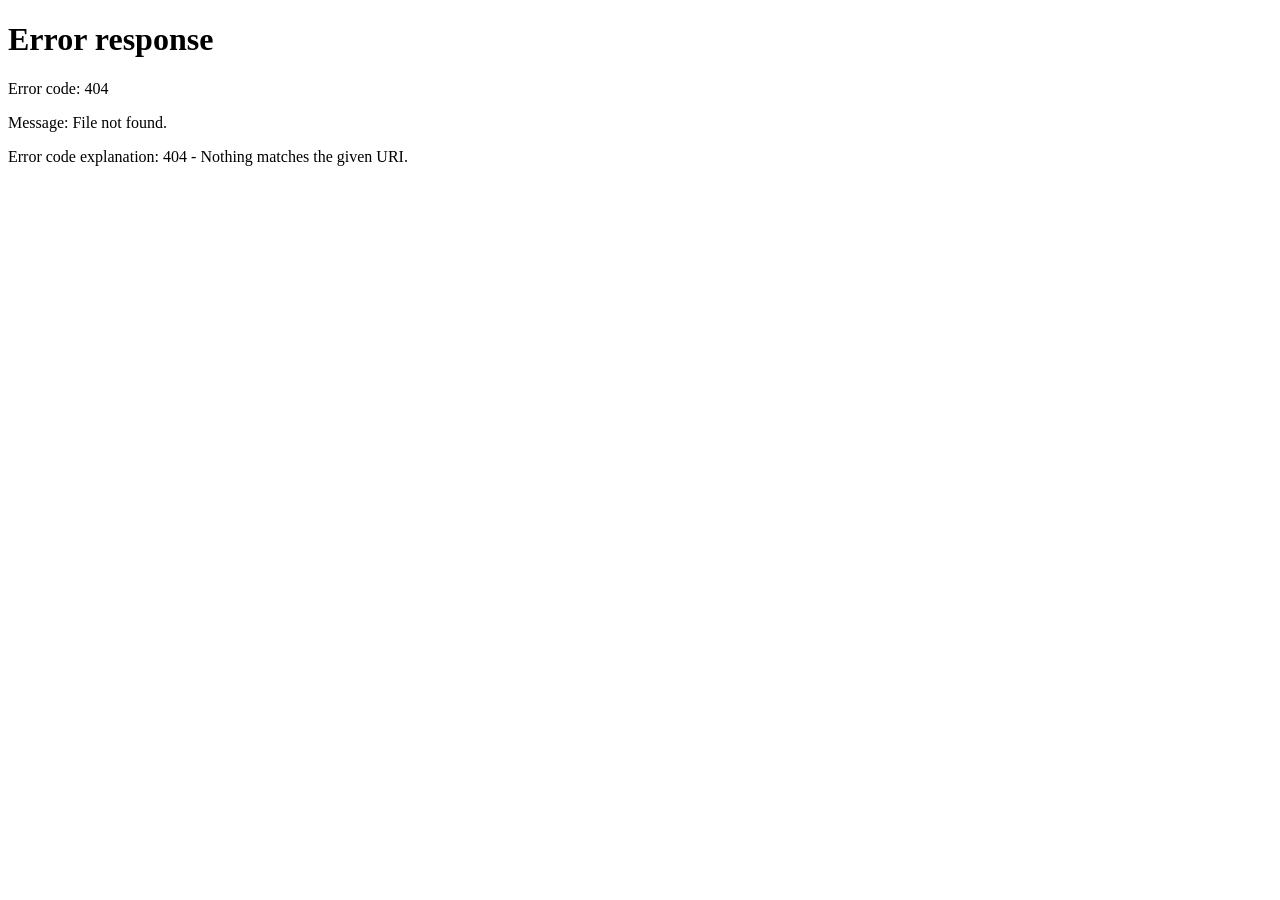
==== index.html @ 0ee88587 "Add root index.html to redirect to portfolio" ====
<!DOCTYPE html>
<html lang="en">
<head>
    <meta charset="UTF-8">
    <meta name="viewport" content="width=device-width, initial-scale=1.0">
    <title>Redirecting to Portfolio...</title>
    <script>
        // Redirect to portfolio
        window.location.href = '/copilot-adventure-game/portfolio/';
    </script>
</head>
<body>
    <p>Redirecting to your portfolio...</p>
</body>
</html>
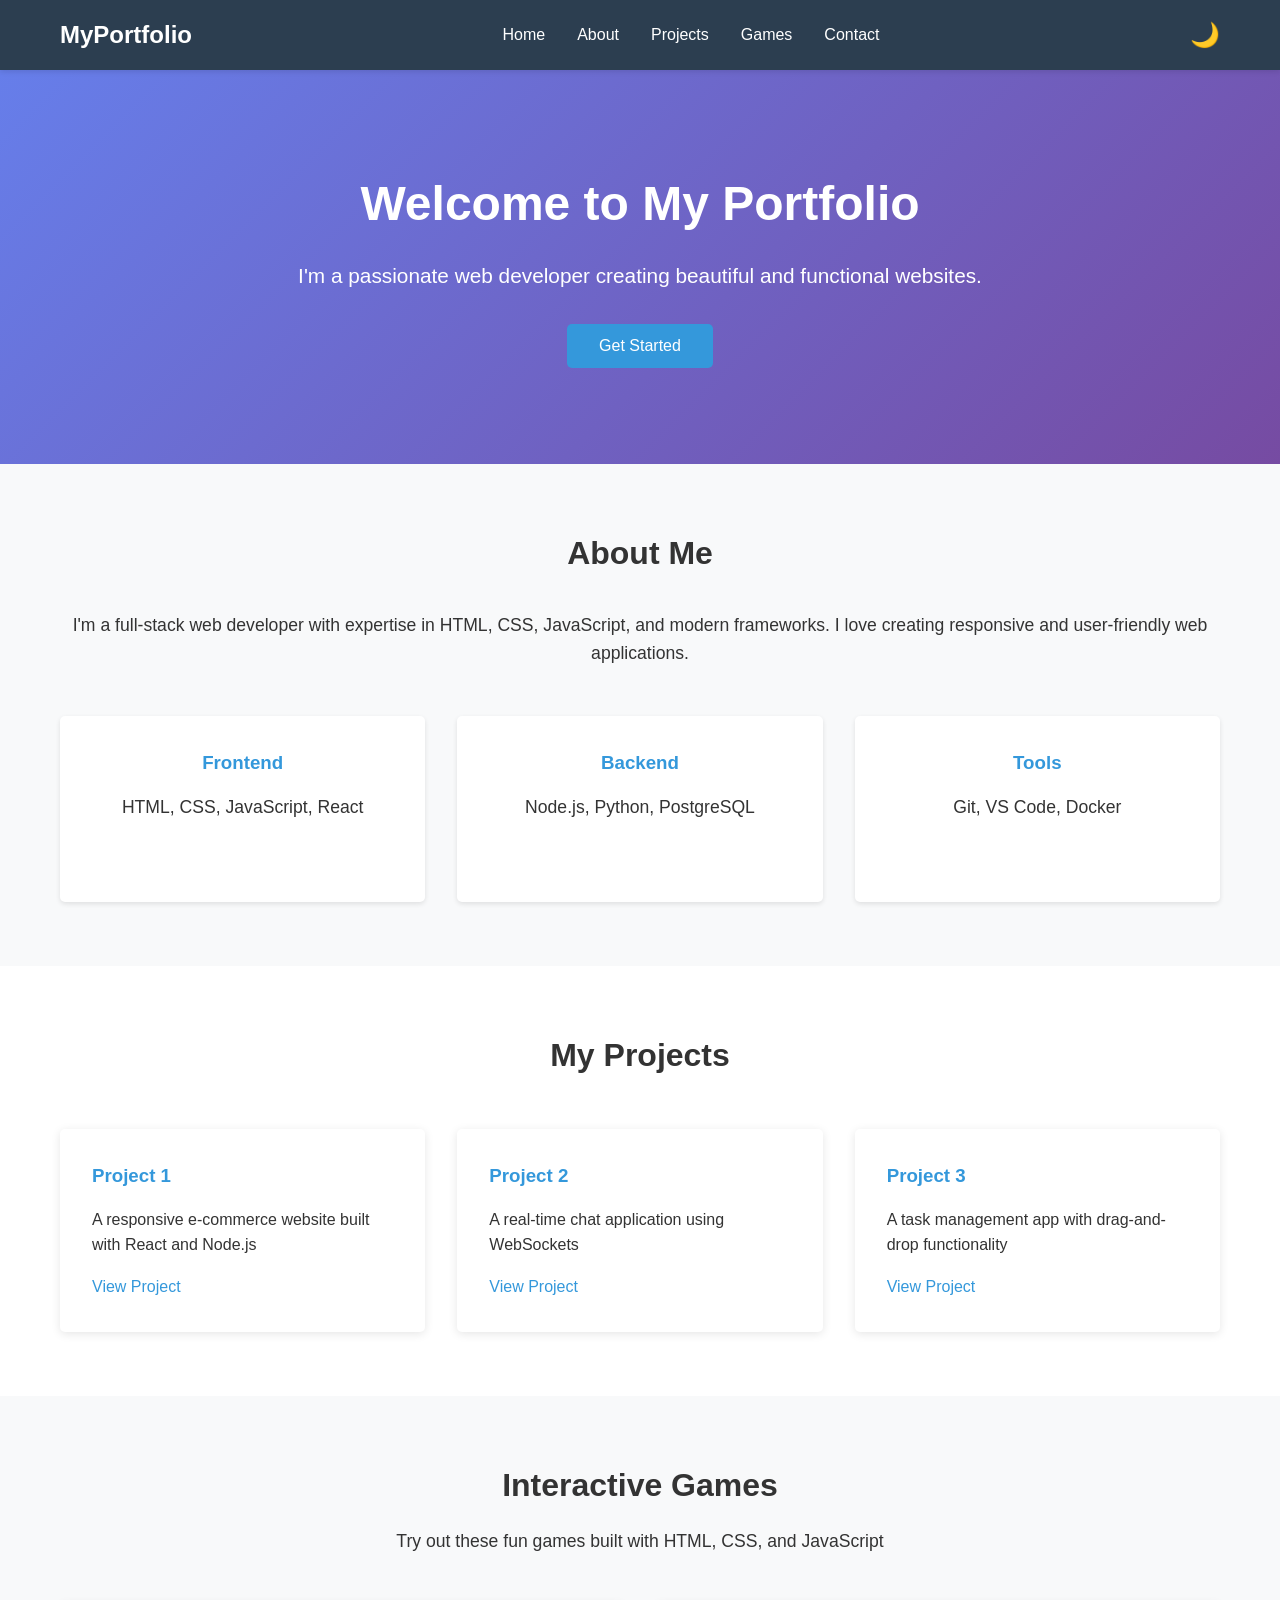
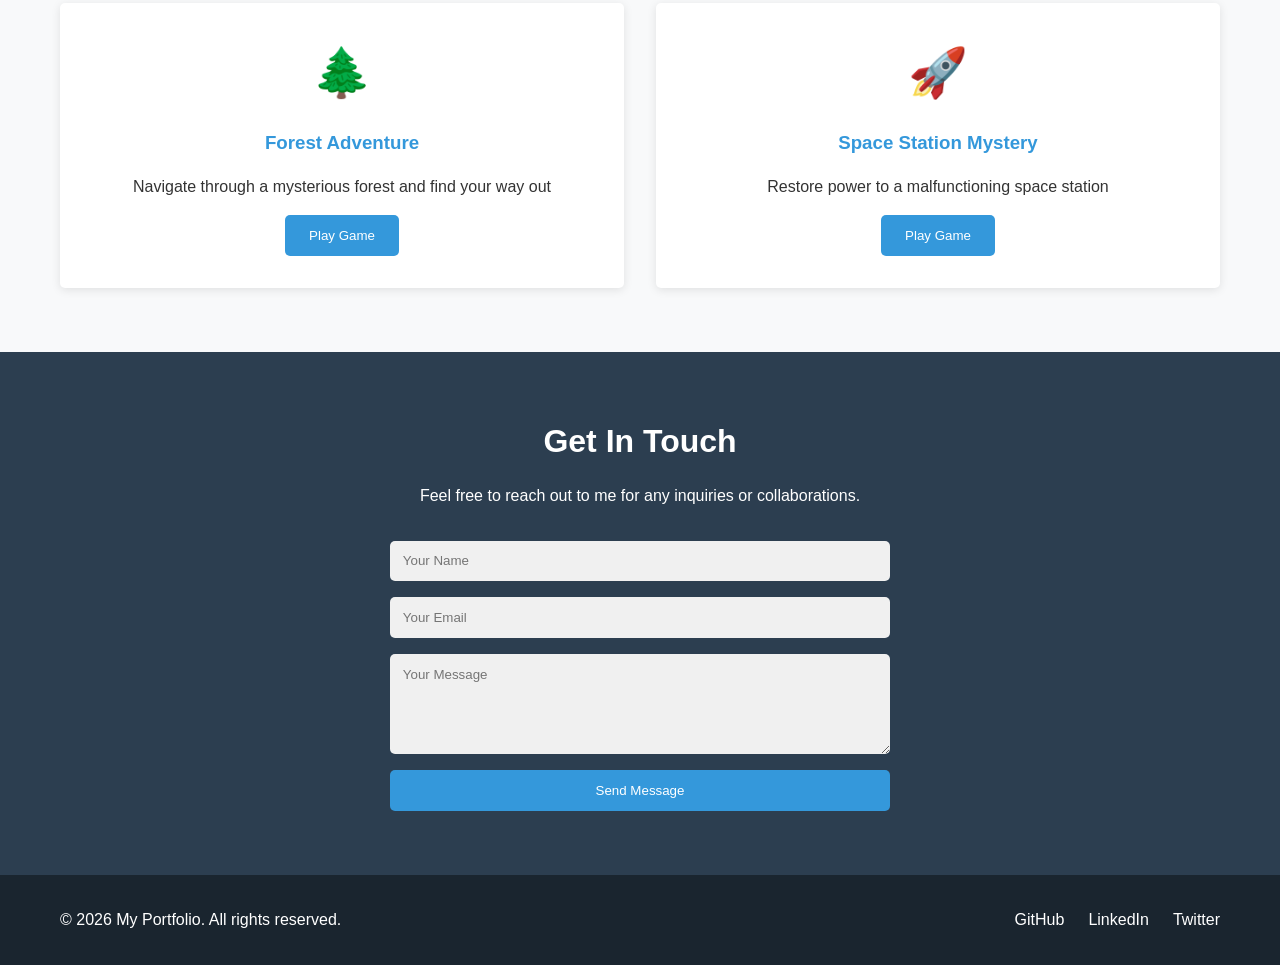
==== commit 2159adc1: "Move portfolio files to root directory for GitHub Pages deployment" ====
--- a/index.html
+++ b/index.html
@@ -3,13 +3,137 @@
 <head>
     <meta charset="UTF-8">
     <meta name="viewport" content="width=device-width, initial-scale=1.0">
-    <title>Redirecting to Portfolio...</title>
-    <script>
-        // Redirect to portfolio
-        window.location.href = '/copilot-adventure-game/portfolio/';
-    </script>
+    <title>My Portfolio - Web Developer</title>
+    <link rel="stylesheet" href="styles.css">
 </head>
 <body>
-    <p>Redirecting to your portfolio...</p>
+    <!-- Navigation -->
+    <nav class="navbar">
+        <div class="container">
+            <div class="logo">MyPortfolio</div>
+            <ul class="nav-links">
+                <li><a href="#home">Home</a></li>
+                <li><a href="#about">About</a></li>
+                <li><a href="#projects">Projects</a></li>
+                <li><a href="#games">Games</a></li>
+                <li><a href="#contact">Contact</a></li>
+            </ul>
+            <button class="theme-toggle" onclick="toggleDarkMode()">🌙</button>
+        </div>
+    </nav>
+
+    <!-- Hero Section -->
+    <section id="home" class="hero">
+        <div class="container">
+            <h1>Welcome to My Portfolio</h1>
+            <p>I'm a passionate web developer creating beautiful and functional websites.</p>
+            <button class="cta-button" onclick="document.getElementById('about').scrollIntoView({behavior: 'smooth'})">Get Started</button>
+        </div>
+    </section>
+
+    <!-- About Section -->
+    <section id="about" class="about">
+        <div class="container">
+            <h2>About Me</h2>
+            <p>I'm a full-stack web developer with expertise in HTML, CSS, JavaScript, and modern frameworks. I love creating responsive and user-friendly web applications.</p>
+            <div class="skills">
+                <div class="skill">
+                    <h3>Frontend</h3>
+                    <p>HTML, CSS, JavaScript, React</p>
+                </div>
+                <div class="skill">
+                    <h3>Backend</h3>
+                    <p>Node.js, Python, PostgreSQL</p>
+                </div>
+                <div class="skill">
+                    <h3>Tools</h3>
+                    <p>Git, VS Code, Docker</p>
+                </div>
+            </div>
+        </div>
+    </section>
+
+    <!-- Projects Section -->
+    <section id="projects" class="projects">
+        <div class="container">
+            <h2>My Projects</h2>
+            <div class="project-grid">
+                <div class="project-card">
+                    <h3>Project 1</h3>
+                    <p>A responsive e-commerce website built with React and Node.js</p>
+                    <a href="#" class="project-link">View Project</a>
+                </div>
+                <div class="project-card">
+                    <h3>Project 2</h3>
+                    <p>A real-time chat application using WebSockets</p>
+                    <a href="#" class="project-link">View Project</a>
+                </div>
+                <div class="project-card">
+                    <h3>Project 3</h3>
+                    <p>A task management app with drag-and-drop functionality</p>
+                    <a href="#" class="project-link">View Project</a>
+                </div>
+            </div>
+        </div>
+    </section>
+
+    <!-- Games Section -->
+    <section id="games" class="games">
+        <div class="container">
+            <h2>Interactive Games</h2>
+            <p>Try out these fun games built with HTML, CSS, and JavaScript</p>
+            <div class="games-grid">
+                <div class="game-card" onclick="startForestGame()">
+                    <div class="game-icon">🌲</div>
+                    <h3>Forest Adventure</h3>
+                    <p>Navigate through a mysterious forest and find your way out</p>
+                    <button class="play-button">Play Game</button>
+                </div>
+                <div class="game-card" onclick="startSpaceGame()">
+                    <div class="game-icon">🚀</div>
+                    <h3>Space Station Mystery</h3>
+                    <p>Restore power to a malfunctioning space station</p>
+                    <button class="play-button">Play Game</button>
+                </div>
+            </div>
+        </div>
+    </section>
+
+    <!-- Game Modal -->
+    <div id="gameModal" class="modal">
+        <div class="modal-content">
+            <span class="close" onclick="closeGame()">&times;</span>
+            <div id="gameContainer"></div>
+        </div>
+    </div>
+
+    <!-- Contact Section -->
+    <section id="contact" class="contact">
+        <div class="container">
+            <h2>Get In Touch</h2>
+            <p>Feel free to reach out to me for any inquiries or collaborations.</p>
+            <form class="contact-form" onsubmit="handleSubmit(event)">
+                <input type="text" placeholder="Your Name" required>
+                <input type="email" placeholder="Your Email" required>
+                <textarea placeholder="Your Message" rows="5" required></textarea>
+                <button type="submit" class="submit-button">Send Message</button>
+            </form>
+        </div>
+    </section>
+
+    <!-- Footer -->
+    <footer>
+        <div class="container">
+            <p>&copy; 2026 My Portfolio. All rights reserved.</p>
+            <div class="social-links">
+                <a href="#">GitHub</a>
+                <a href="#">LinkedIn</a>
+                <a href="#">Twitter</a>
+            </div>
+        </div>
+    </footer>
+
+    <script src="games.js"></script>
+    <script src="script.js"></script>
 </body>
 </html>
--- a/styles.css
+++ b/styles.css
@@ -0,0 +1,516 @@
+/* General Styles */
+* {
+    margin: 0;
+    padding: 0;
+    box-sizing: border-box;
+}
+
+body {
+    font-family: 'Segoe UI', Tahoma, Geneva, Verdana, sans-serif;
+    line-height: 1.6;
+    color: #333;
+    background: #fff;
+    transition: background 0.3s, color 0.3s;
+}
+
+body.dark-mode {
+    background: #1a1a1a;
+    color: #e0e0e0;
+}
+
+.container {
+    max-width: 1200px;
+    margin: 0 auto;
+    padding: 0 20px;
+}
+
+/* Navigation */
+.navbar {
+    background: #2c3e50;
+    color: white;
+    padding: 1rem 0;
+    position: sticky;
+    top: 0;
+    z-index: 100;
+    box-shadow: 0 2px 5px rgba(0, 0, 0, 0.1);
+}
+
+.navbar .container {
+    display: flex;
+    justify-content: space-between;
+    align-items: center;
+}
+
+.logo {
+    font-size: 1.5rem;
+    font-weight: bold;
+}
+
+.nav-links {
+    display: flex;
+    list-style: none;
+    gap: 2rem;
+}
+
+.nav-links a {
+    color: white;
+    text-decoration: none;
+    transition: color 0.3s;
+}
+
+.nav-links a:hover {
+    color: #3498db;
+}
+
+.theme-toggle {
+    background: none;
+    border: none;
+    font-size: 1.5rem;
+    cursor: pointer;
+    transition: transform 0.3s;
+}
+
+.theme-toggle:hover {
+    transform: scale(1.2);
+}
+
+/* Hero Section */
+.hero {
+    background: linear-gradient(135deg, #667eea 0%, #764ba2 100%);
+    color: white;
+    text-align: center;
+    padding: 6rem 2rem;
+}
+
+body.dark-mode .hero {
+    background: linear-gradient(135deg, #4a5f8f 0%, #5a3a7a 100%);
+}
+
+.hero h1 {
+    font-size: 3rem;
+    margin-bottom: 1rem;
+    animation: slideInDown 0.8s ease;
+}
+
+.hero p {
+    font-size: 1.3rem;
+    margin-bottom: 2rem;
+    animation: slideInUp 0.8s ease;
+}
+
+.cta-button {
+    background: #3498db;
+    color: white;
+    border: none;
+    padding: 0.8rem 2rem;
+    font-size: 1rem;
+    border-radius: 5px;
+    cursor: pointer;
+    transition: background 0.3s, transform 0.3s;
+}
+
+.cta-button:hover {
+    background: #2980b9;
+    transform: translateY(-2px);
+}
+
+/* About Section */
+.about {
+    padding: 4rem 2rem;
+    background: #f8f9fa;
+}
+
+body.dark-mode .about {
+    background: #2a2a2a;
+}
+
+.about h2 {
+    text-align: center;
+    margin-bottom: 2rem;
+    font-size: 2rem;
+}
+
+.about p {
+    text-align: center;
+    margin-bottom: 3rem;
+    font-size: 1.1rem;
+}
+
+.skills {
+    display: grid;
+    grid-template-columns: repeat(auto-fit, minmax(250px, 1fr));
+    gap: 2rem;
+}
+
+.skill {
+    background: white;
+    padding: 2rem;
+    border-radius: 5px;
+    box-shadow: 0 2px 5px rgba(0, 0, 0, 0.1);
+    text-align: center;
+    transition: transform 0.3s;
+}
+
+body.dark-mode .skill {
+    background: #333;
+}
+
+.skill:hover {
+    transform: translateY(-5px);
+}
+
+.skill h3 {
+    margin-bottom: 1rem;
+    color: #3498db;
+}
+
+/* Projects Section */
+.projects {
+    padding: 4rem 2rem;
+}
+
+.projects h2 {
+    text-align: center;
+    margin-bottom: 3rem;
+    font-size: 2rem;
+}
+
+.project-grid {
+    display: grid;
+    grid-template-columns: repeat(auto-fit, minmax(300px, 1fr));
+    gap: 2rem;
+}
+
+.project-card {
+    background: white;
+    padding: 2rem;
+    border-radius: 5px;
+    box-shadow: 0 2px 10px rgba(0, 0, 0, 0.1);
+    transition: transform 0.3s;
+}
+
+body.dark-mode .project-card {
+    background: #333;
+}
+
+.project-card:hover {
+    transform: translateY(-5px);
+}
+
+.project-card h3 {
+    color: #3498db;
+    margin-bottom: 1rem;
+}
+
+.project-link {
+    display: inline-block;
+    color: #3498db;
+    text-decoration: none;
+    margin-top: 1rem;
+    transition: color 0.3s;
+}
+
+.project-link:hover {
+    color: #2980b9;
+    text-decoration: underline;
+}
+
+/* Games Section */
+.games {
+    padding: 4rem 2rem;
+    background: #f8f9fa;
+}
+
+body.dark-mode .games {
+    background: #2a2a2a;
+}
+
+.games h2 {
+    text-align: center;
+    margin-bottom: 1rem;
+    font-size: 2rem;
+}
+
+.games > .container > p {
+    text-align: center;
+    margin-bottom: 3rem;
+    font-size: 1.1rem;
+}
+
+.games-grid {
+    display: grid;
+    grid-template-columns: repeat(auto-fit, minmax(300px, 1fr));
+    gap: 2rem;
+}
+
+.game-card {
+    background: white;
+    padding: 2rem;
+    border-radius: 5px;
+    box-shadow: 0 2px 10px rgba(0, 0, 0, 0.1);
+    cursor: pointer;
+    transition: transform 0.3s, box-shadow 0.3s;
+    text-align: center;
+}
+
+body.dark-mode .game-card {
+    background: #333;
+}
+
+.game-card:hover {
+    transform: translateY(-5px);
+    box-shadow: 0 5px 20px rgba(0, 0, 0, 0.2);
+}
+
+.game-icon {
+    font-size: 3rem;
+    margin-bottom: 1rem;
+    animation: float 3s ease-in-out infinite;
+}
+
+.game-card h3 {
+    color: #3498db;
+    margin-bottom: 1rem;
+}
+
+.play-button {
+    background: #3498db;
+    color: white;
+    border: none;
+    padding: 0.8rem 1.5rem;
+    border-radius: 5px;
+    cursor: pointer;
+    margin-top: 1rem;
+    transition: background 0.3s;
+}
+
+.play-button:hover {
+    background: #2980b9;
+}
+
+/* Modal Styles */
+.modal {
+    display: none;
+    position: fixed;
+    z-index: 1000;
+    left: 0;
+    top: 0;
+    width: 100%;
+    height: 100%;
+    background-color: rgba(0, 0, 0, 0.5);
+    animation: fadeIn 0.3s ease;
+}
+
+.modal-content {
+    background-color: white;
+    margin: 5% auto;
+    padding: 2rem;
+    border-radius: 10px;
+    max-width: 800px;
+    max-height: 80vh;
+    overflow-y: auto;
+    box-shadow: 0 5px 20px rgba(0, 0, 0, 0.3);
+}
+
+body.dark-mode .modal-content {
+    background-color: #333;
+}
+
+.close {
+    color: #aaa;
+    float: right;
+    font-size: 2rem;
+    font-weight: bold;
+    cursor: pointer;
+    transition: color 0.3s;
+}
+
+.close:hover {
+    color: #000;
+}
+
+body.dark-mode .close:hover {
+    color: #fff;
+}
+
+/* Game Container Styles */
+#gameContainer {
+    font-size: 1rem;
+    line-height: 1.8;
+}
+
+.game-text {
+    margin-bottom: 1.5rem;
+    white-space: pre-wrap;
+}
+
+.game-choices {
+    display: grid;
+    gap: 1rem;
+}
+
+.choice-button {
+    background: #3498db;
+    color: white;
+    border: none;
+    padding: 1rem;
+    border-radius: 5px;
+    cursor: pointer;
+    font-size: 1rem;
+    transition: background 0.3s;
+    text-align: left;
+}
+
+.choice-button:hover {
+    background: #2980b9;
+}
+
+/* Contact Section */
+.contact {
+    background: #2c3e50;
+    color: white;
+    padding: 4rem 2rem;
+    text-align: center;
+}
+
+body.dark-mode .contact {
+    background: #1a1a1a;
+}
+
+.contact h2 {
+    margin-bottom: 1rem;
+    font-size: 2rem;
+}
+
+.contact p {
+    margin-bottom: 2rem;
+}
+
+.contact-form {
+    display: flex;
+    flex-direction: column;
+    max-width: 500px;
+    margin: 0 auto;
+    gap: 1rem;
+}
+
+.contact-form input,
+.contact-form textarea {
+    padding: 0.8rem;
+    border: none;
+    border-radius: 5px;
+    font-family: inherit;
+    background: #f0f0f0;
+    color: #333;
+}
+
+.contact-form input:focus,
+.contact-form textarea:focus {
+    outline: none;
+    box-shadow: 0 0 5px #3498db;
+}
+
+.submit-button {
+    background: #3498db;
+    color: white;
+    border: none;
+    padding: 0.8rem;
+    border-radius: 5px;
+    cursor: pointer;
+    transition: background 0.3s;
+}
+
+.submit-button:hover {
+    background: #2980b9;
+}
+
+/* Footer */
+footer {
+    background: #1a252f;
+    color: white;
+    text-align: center;
+    padding: 2rem;
+}
+
+footer .container {
+    display: flex;
+    justify-content: space-between;
+    align-items: center;
+}
+
+.social-links {
+    display: flex;
+    gap: 1.5rem;
+}
+
+.social-links a {
+    color: white;
+    text-decoration: none;
+    transition: color 0.3s;
+}
+
+.social-links a:hover {
+    color: #3498db;
+}
+
+/* Animations */
+@keyframes slideInDown {
+    from {
+        opacity: 0;
+        transform: translateY(-30px);
+    }
+    to {
+        opacity: 1;
+        transform: translateY(0);
+    }
+}
+
+@keyframes slideInUp {
+    from {
+        opacity: 0;
+        transform: translateY(30px);
+    }
+    to {
+        opacity: 1;
+        transform: translateY(0);
+    }
+}
+
+@keyframes float {
+    0%, 100% {
+        transform: translateY(0);
+    }
+    50% {
+        transform: translateY(-10px);
+    }
+}
+
+@keyframes fadeIn {
+    from {
+        opacity: 0;
+    }
+    to {
+        opacity: 1;
+    }
+}
+
+/* Responsive */
+@media (max-width: 768px) {
+    .hero h1 {
+        font-size: 2rem;
+    }
+
+    .nav-links {
+        flex-direction: column;
+        gap: 1rem;
+    }
+
+    footer .container {
+        flex-direction: column;
+        gap: 1rem;
+    }
+
+    .navbar .container {
+        flex-wrap: wrap;
+    }
+}
